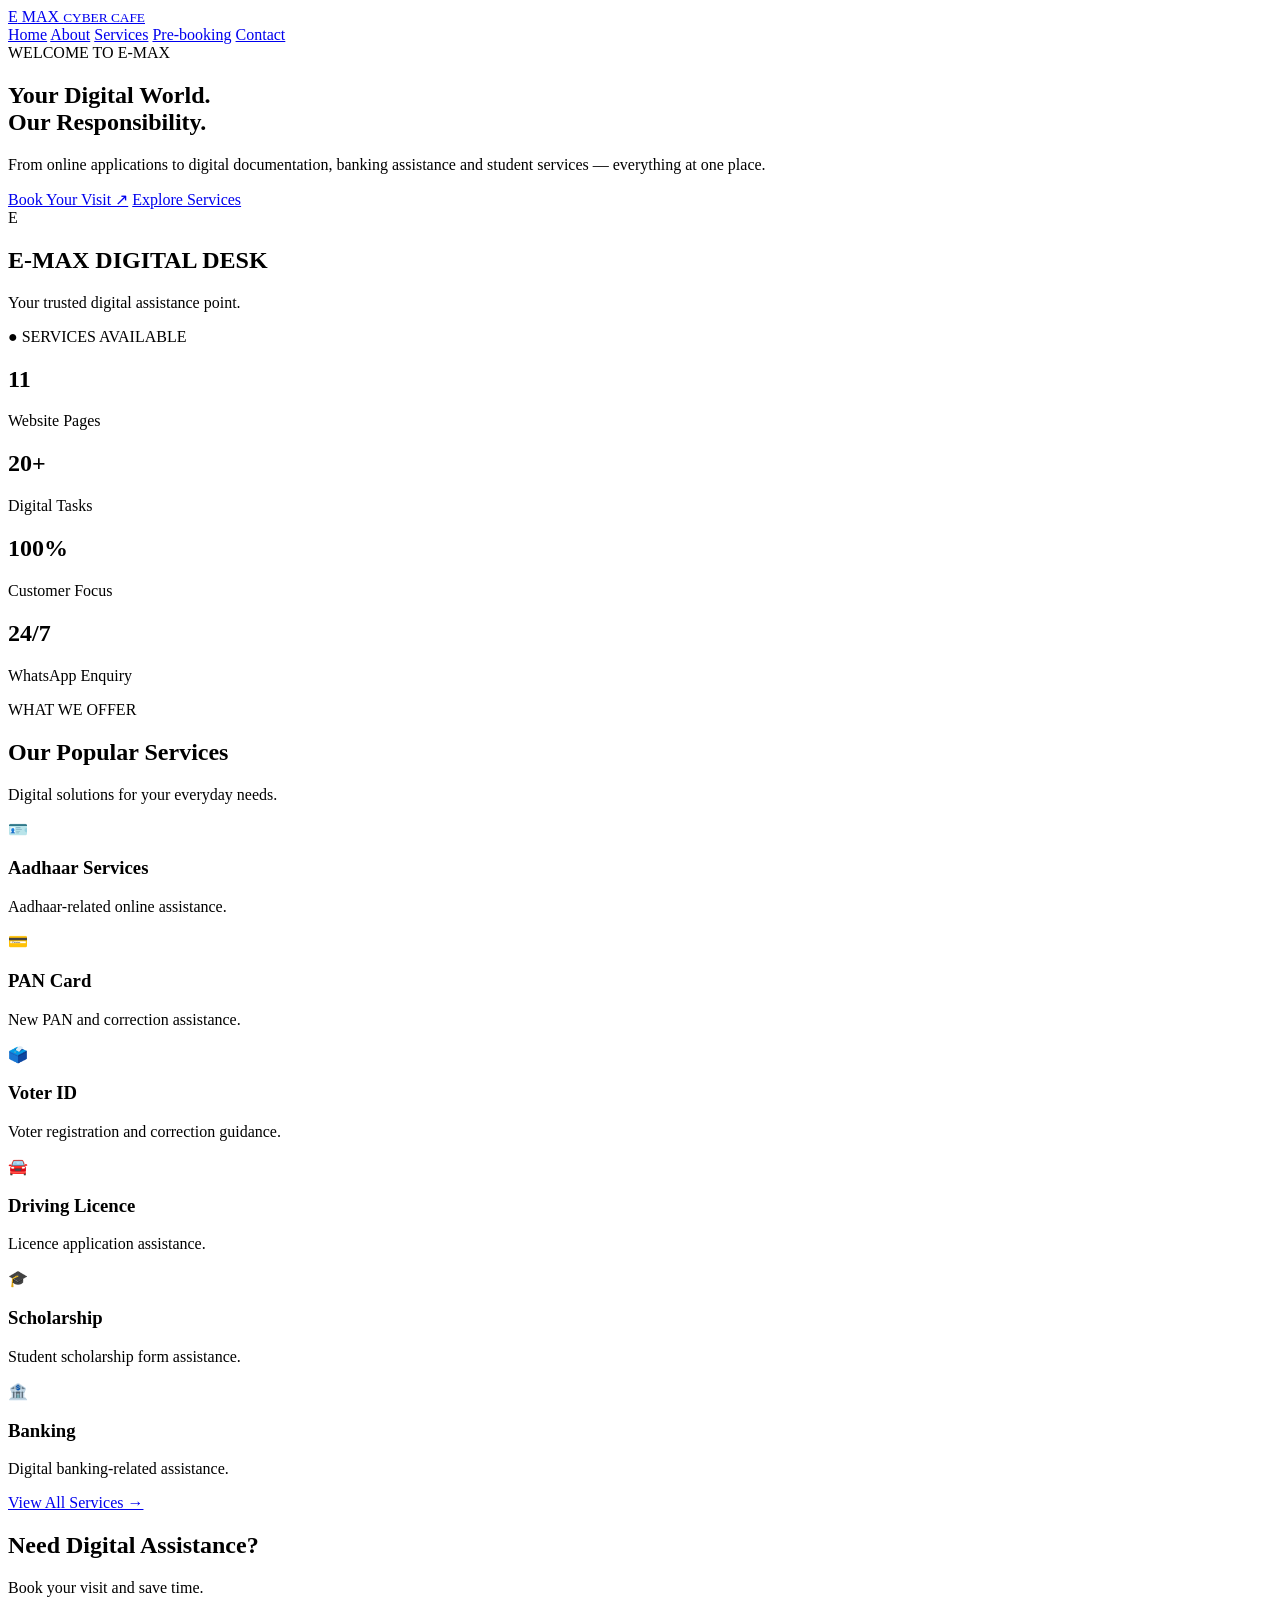
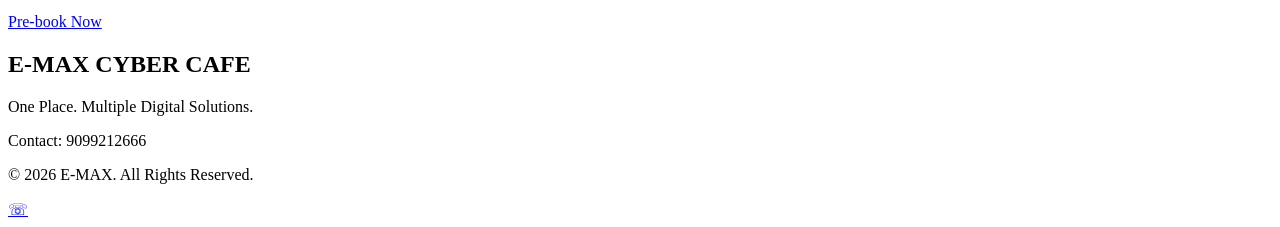
==== index.html @ ae4ed7a2 "Create index.html" ====
<!DOCTYPE html>
<html lang="en">
<head>
<meta charset="UTF-8">
<meta name="viewport" content="width=device-width, initial-scale=1.0">
<title>E-MAX Cyber Cafe | Digital Services</title>
<link rel="stylesheet" href="styles.css">
</head>
<body>

<header>
  <a href="index.html" class="logo">
    <span>E</span> MAX
    <small>CYBER CAFE</small>
  </a>

  <nav>
    <a href="index.html">Home</a>
    <a href="about.html">About</a>
    <a href="services.html">Services</a>
    <a href="booking.html">Pre-booking</a>
    <a href="contact.html">Contact</a>
  </nav>
</header>

<section class="hero">
  <div class="hero-content">
    <span class="tag">WELCOME TO E-MAX</span>

    <h1>
      Your Digital World.<br>
      <span>Our Responsibility.</span>
    </h1>

    <p>
      From online applications to digital documentation,
      banking assistance and student services —
      everything at one place.
    </p>

    <a href="booking.html" class="btn">Book Your Visit ↗</a>
    <a href="services.html" class="btn secondary">Explore Services</a>
  </div>

  <div class="hero-card">
    <div class="orb">E</div>
    <h2>E-MAX DIGITAL DESK</h2>
    <p>Your trusted digital assistance point.</p>
    <div class="status">● SERVICES AVAILABLE</div>
  </div>
</section>

<section class="stats">
  <div><h2>11</h2><p>Website Pages</p></div>
  <div><h2>20+</h2><p>Digital Tasks</p></div>
  <div><h2>100%</h2><p>Customer Focus</p></div>
  <div><h2>24/7</h2><p>WhatsApp Enquiry</p></div>
</section>

<section class="services">
  <div class="section-title">
    <span>WHAT WE OFFER</span>
    <h2>Our Popular Services</h2>
    <p>Digital solutions for your everyday needs.</p>
  </div>

  <div class="service-grid">
    <div class="service-card">
      <div>🪪</div>
      <h3>Aadhaar Services</h3>
      <p>Aadhaar-related online assistance.</p>
    </div>

    <div class="service-card">
      <div>💳</div>
      <h3>PAN Card</h3>
      <p>New PAN and correction assistance.</p>
    </div>

    <div class="service-card">
      <div>🗳️</div>
      <h3>Voter ID</h3>
      <p>Voter registration and correction guidance.</p>
    </div>

    <div class="service-card">
      <div>🚘</div>
      <h3>Driving Licence</h3>
      <p>Licence application assistance.</p>
    </div>

    <div class="service-card">
      <div>🎓</div>
      <h3>Scholarship</h3>
      <p>Student scholarship form assistance.</p>
    </div>

    <div class="service-card">
      <div>🏦</div>
      <h3>Banking</h3>
      <p>Digital banking-related assistance.</p>
    </div>
  </div>

  <a href="services.html" class="btn">View All Services →</a>
</section>

<section class="cta">
  <h2>Need Digital Assistance?</h2>
  <p>Book your visit and save time.</p>
  <a href="booking.html" class="btn">Pre-book Now</a>
</section>

<footer>
  <h2>E-MAX CYBER CAFE</h2>
  <p>One Place. Multiple Digital Solutions.</p>
  <p>Contact: 9099212666</p>
  <p>© 2026 E-MAX. All Rights Reserved.</p>
</footer>

<a class="whatsapp"
href="https://wa.me/919099212666"
target="_blank">☏</a>

<script src="script.js"></script>
</body>
</html>
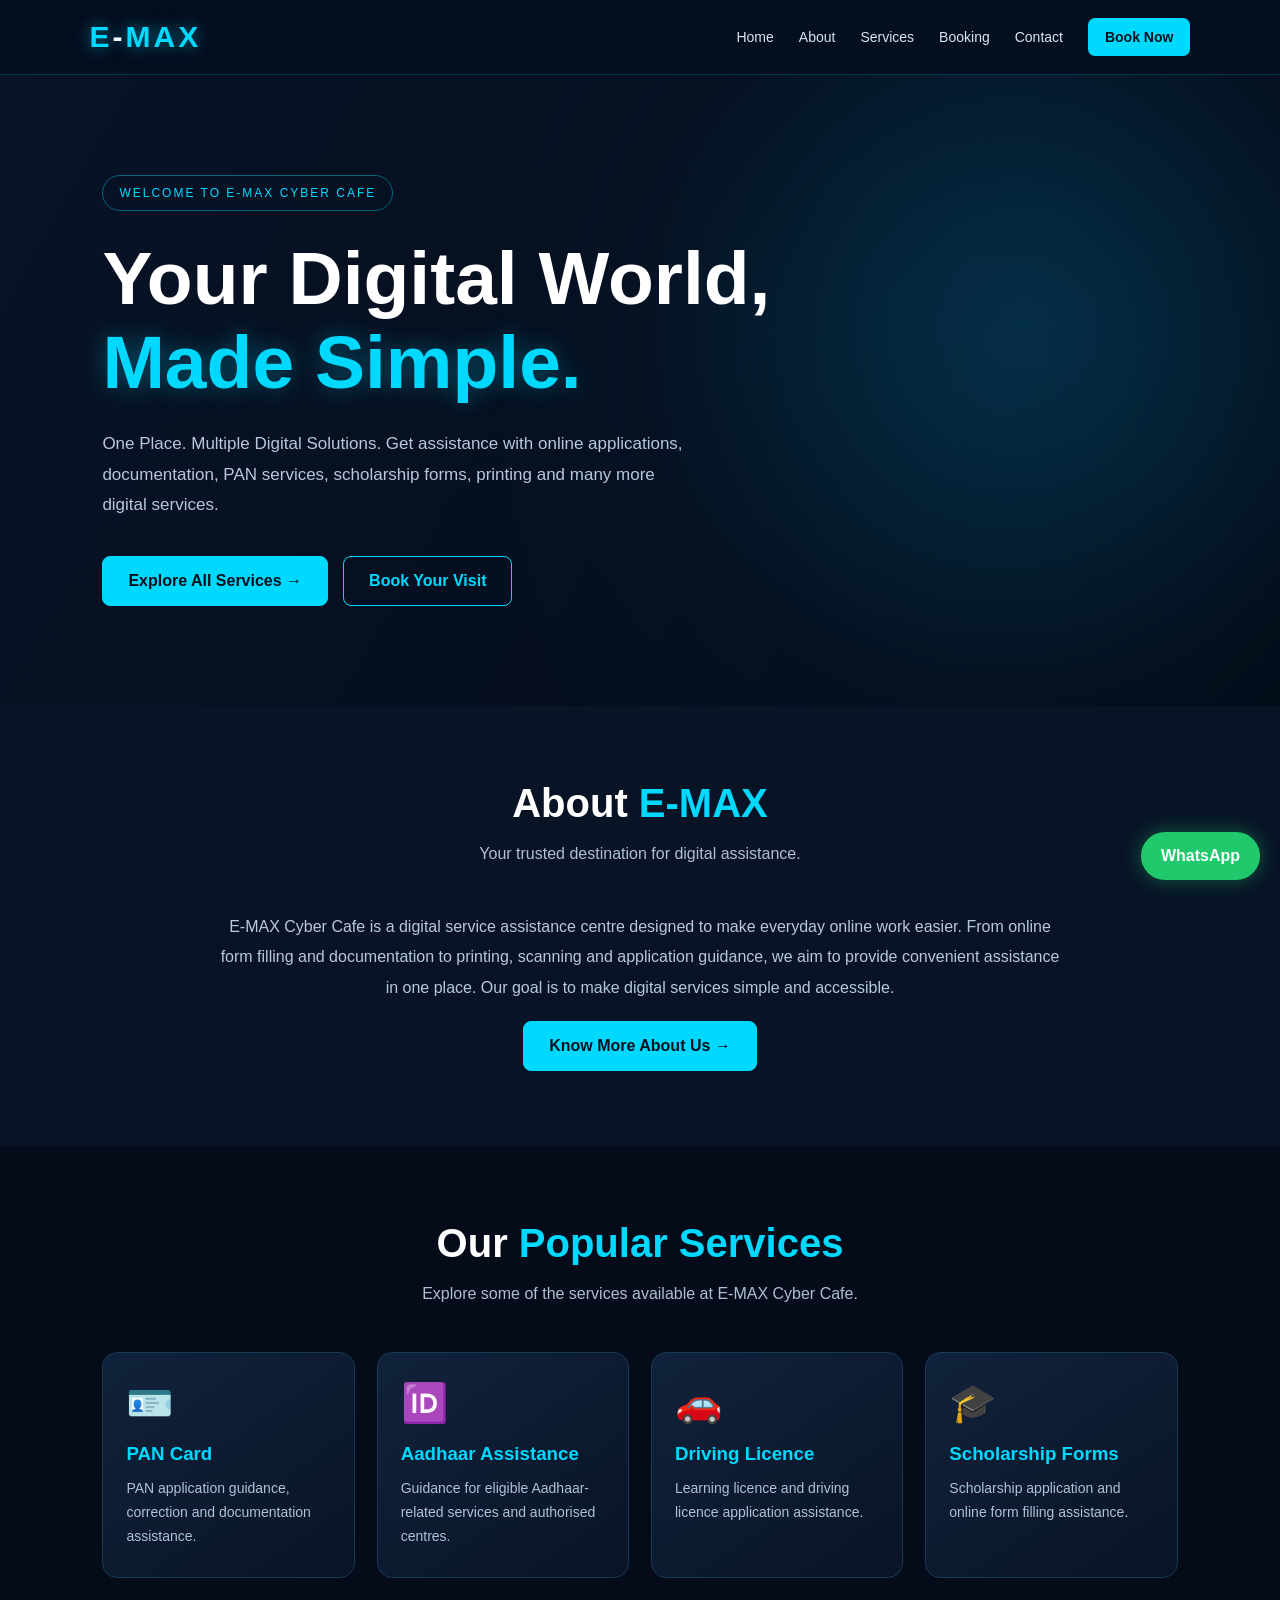
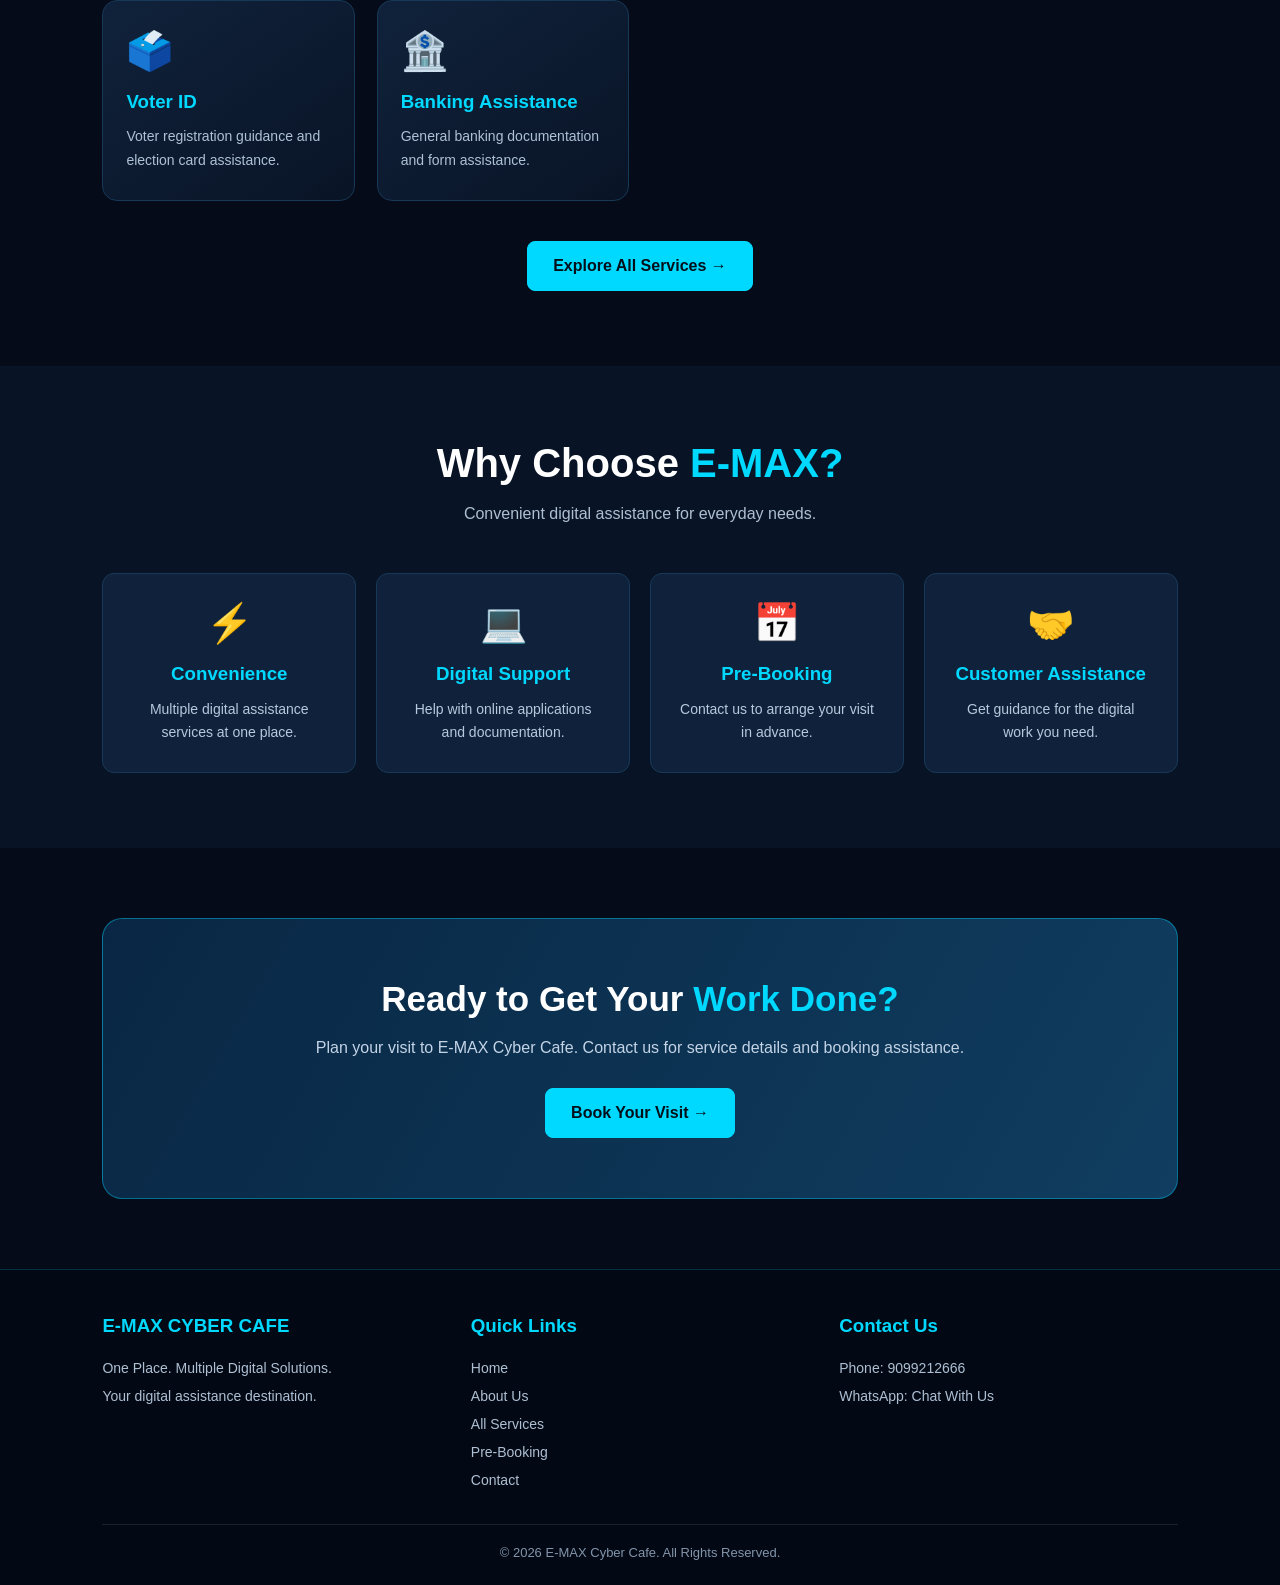
==== commit 77c81086: "Update index.html" ====
--- a/index.html
+++ b/index.html
@@ -4,125 +4,692 @@
 <head>
 <meta charset="UTF-8">
 <meta name="viewport" content="width=device-width, initial-scale=1.0">
+
 <title>E-MAX Cyber Cafe | Digital Services</title>
-<link rel="stylesheet" href="styles.css">
+
+<meta name="description" content="E-MAX Cyber Cafe provides online form assistance, PAN, Aadhaar guidance, scholarships, driving licence, printing and digital services.">
+<meta name="theme-color" content="#050b18">
+
+<style>
+* {
+    margin: 0;
+    padding: 0;
+    box-sizing: border-box;
+    font-family: Arial, Helvetica, sans-serif;
+    scroll-behavior: smooth;
+}
+
+body {
+    background: #050b18;
+    color: #ffffff;
+    overflow-x: hidden;
+}
+
+/* NAVBAR */
+
+header {
+    width: 100%;
+    padding: 18px 7%;
+    display: flex;
+    align-items: center;
+    justify-content: space-between;
+    background: rgba(5, 15, 32, 0.96);
+    border-bottom: 1px solid #00d9ff33;
+    position: sticky;
+    top: 0;
+    z-index: 1000;
+    backdrop-filter: blur(15px);
+}
+
+.logo {
+    font-size: 30px;
+    font-weight: 900;
+    color: #00d9ff;
+    letter-spacing: 3px;
+    text-shadow: 0 0 15px #00d9ff88;
+}
+
+.logo span {
+    color: white;
+}
+
+nav {
+    display: flex;
+    gap: 25px;
+    align-items: center;
+}
+
+nav a {
+    text-decoration: none;
+    color: #d7e5f5;
+    font-size: 14px;
+    transition: .3s;
+}
+
+nav a:hover {
+    color: #00d9ff;
+}
+
+.nav-btn {
+    background: #00d9ff;
+    color: #06101e !important;
+    padding: 11px 17px;
+    border-radius: 7px;
+    font-weight: bold;
+}
+
+/* HERO */
+
+.hero {
+    min-height: 620px;
+    padding: 100px 8%;
+    display: flex;
+    align-items: center;
+    position: relative;
+    overflow: hidden;
+    background:
+    radial-gradient(circle at 80% 40%, #063b5b88, transparent 35%),
+    linear-gradient(120deg, #071326, #050b18);
+}
+
+.hero-content {
+    max-width: 750px;
+    position: relative;
+    z-index: 2;
+    animation: fadeUp 1s ease;
+}
+
+.hero-tag {
+    display: inline-block;
+    color: #00d9ff;
+    border: 1px solid #00d9ff66;
+    padding: 10px 16px;
+    border-radius: 30px;
+    font-size: 12px;
+    letter-spacing: 2px;
+    margin-bottom: 25px;
+}
+
+.hero h1 {
+    font-size: clamp(42px, 7vw, 75px);
+    line-height: 1.12;
+    margin-bottom: 25px;
+}
+
+.hero h1 span {
+    color: #00d9ff;
+    text-shadow: 0 0 25px #00d9ff55;
+}
+
+.hero p {
+    color: #b7c8dd;
+    font-size: 17px;
+    line-height: 1.8;
+    max-width: 600px;
+}
+
+.hero-buttons {
+    display: flex;
+    flex-wrap: wrap;
+    gap: 15px;
+    margin-top: 35px;
+}
+
+.btn {
+    display: inline-block;
+    padding: 15px 25px;
+    background: #00d9ff;
+    color: #03101c;
+    text-decoration: none;
+    border-radius: 8px;
+    font-weight: bold;
+    transition: .3s;
+    border: 1px solid #00d9ff;
+}
+
+.btn:hover {
+    background: white;
+    border-color: white;
+    transform: translateY(-4px);
+    box-shadow: 0 0 22px #00d9ff66;
+}
+
+.btn-outline {
+    background: transparent;
+    color: #00d9ff;
+}
+
+.hero-glow {
+    position: absolute;
+    width: 350px;
+    height: 350px;
+    border-radius: 50%;
+    background: #00d9ff;
+    filter: blur(180px);
+    opacity: .18;
+    right: 8%;
+    top: 20%;
+    animation: pulse 5s infinite alternate;
+}
+
+/* GENERAL SECTIONS */
+
+section {
+    padding: 75px 8%;
+}
+
+.section-heading {
+    text-align: center;
+    margin-bottom: 45px;
+}
+
+.section-heading h2 {
+    font-size: clamp(28px, 5vw, 40px);
+    margin-bottom: 14px;
+}
+
+.section-heading h2 span {
+    color: #00d9ff;
+}
+
+.section-heading p {
+    color: #aebfd3;
+    line-height: 1.7;
+}
+
+/* ABOUT */
+
+.about {
+    background: #081426;
+}
+
+.about-content {
+    max-width: 850px;
+    margin: auto;
+    text-align: center;
+}
+
+.about-content p {
+    color: #b7c8dd;
+    line-height: 1.9;
+    font-size: 16px;
+}
+
+/* SERVICES */
+
+.services {
+    background: #050b18;
+}
+
+.service-grid {
+    display: grid;
+    grid-template-columns: repeat(auto-fit, minmax(220px, 1fr));
+    gap: 22px;
+}
+
+.service-card {
+    background: linear-gradient(145deg, #10223b, #091426);
+    padding: 28px 23px;
+    border-radius: 15px;
+    border: 1px solid #173957;
+    transition: .35s;
+}
+
+.service-card:hover {
+    transform: translateY(-9px);
+    border-color: #00d9ff;
+    box-shadow: 0 0 25px #00d9ff22;
+}
+
+.service-icon {
+    font-size: 38px;
+    margin-bottom: 18px;
+}
+
+.service-card h3 {
+    color: #00d9ff;
+    margin-bottom: 12px;
+}
+
+.service-card p {
+    color: #afc1d6;
+    font-size: 14px;
+    line-height: 1.7;
+}
+
+/* WHY US */
+
+.why {
+    background: #081426;
+}
+
+.why-grid {
+    display: grid;
+    grid-template-columns: repeat(auto-fit, minmax(190px, 1fr));
+    gap: 20px;
+}
+
+.why-card {
+    padding: 27px;
+    text-align: center;
+    background: #10223b;
+    border: 1px solid #173957;
+    border-radius: 12px;
+}
+
+.why-card h3 {
+    color: #00d9ff;
+    margin: 13px 0;
+}
+
+.why-card p {
+    color: #b7c8dd;
+    font-size: 14px;
+    line-height: 1.7;
+}
+
+/* CTA */
+
+.cta {
+    margin: 70px 8%;
+    padding: 60px 25px;
+    border-radius: 20px;
+    text-align: center;
+    background: linear-gradient(120deg, #092744, #103d60);
+    border: 1px solid #00d9ff66;
+}
+
+.cta h2 {
+    font-size: 35px;
+    margin-bottom: 15px;
+}
+
+.cta h2 span {
+    color: #00d9ff;
+}
+
+.cta p {
+    color: #c4d4e7;
+    line-height: 1.8;
+    margin-bottom: 25px;
+}
+
+/* FOOTER */
+
+footer {
+    padding: 45px 8% 25px;
+    background: #030914;
+    border-top: 1px solid #00d9ff33;
+}
+
+.footer-grid {
+    display: grid;
+    grid-template-columns: repeat(auto-fit, minmax(200px, 1fr));
+    gap: 30px;
+    margin-bottom: 30px;
+}
+
+footer h3 {
+    color: #00d9ff;
+    margin-bottom: 17px;
+}
+
+footer p, footer a {
+    color: #aebfd3;
+    font-size: 14px;
+    line-height: 2;
+    text-decoration: none;
+}
+
+footer a:hover {
+    color: #00d9ff;
+}
+
+.copyright {
+    border-top: 1px solid #ffffff18;
+    padding-top: 20px;
+    text-align: center;
+    color: #8294aa;
+    font-size: 13px;
+}
+
+/* WHATSAPP */
+
+.whatsapp {
+    position: fixed;
+    right: 20px;
+    bottom: 20px;
+    z-index: 2000;
+    background: #20c96b;
+    color: white;
+    padding: 15px 20px;
+    border-radius: 50px;
+    text-decoration: none;
+    font-weight: bold;
+    box-shadow: 0 0 20px #20c96b66;
+    transition: .3s;
+}
+
+.whatsapp:hover {
+    transform: scale(1.08);
+}
+
+/* ANIMATIONS */
+
+@keyframes fadeUp {
+    from {
+        opacity: 0;
+        transform: translateY(30px);
+    }
+    to {
+        opacity: 1;
+        transform: translateY(0);
+    }
+}
+
+@keyframes pulse {
+    from { opacity: .1; transform: scale(.8); }
+    to { opacity: .3; transform: scale(1.2); }
+}
+
+/* MOBILE */
+
+@media(max-width: 750px) {
+    header {
+        flex-direction: column;
+        gap: 18px;
+        padding: 17px 5%;
+    }
+
+    nav {
+        flex-wrap: wrap;
+        justify-content: center;
+        gap: 13px;
+    }
+
+    nav a {
+        font-size: 12px;
+    }
+
+    .hero {
+        min-height: 550px;
+        padding: 80px 7%;
+    }
+
+    .hero p {
+        font-size: 15px;
+    }
+
+    section {
+        padding: 60px 6%;
+    }
+
+    .cta {
+        margin: 50px 5%;
+    }
+
+    .cta h2 {
+        font-size: 28px;
+    }
+}
+</style>
 </head>
+
 <body>
 
+<!-- NAVIGATION -->
+
 <header>
-  <a href="index.html" class="logo">
-    <span>E</span> MAX
-    <small>CYBER CAFE</small>
-  </a>
-
-  <nav>
-    <a href="index.html">Home</a>
-    <a href="about.html">About</a>
-    <a href="services.html">Services</a>
-    <a href="booking.html">Pre-booking</a>
-    <a href="contact.html">Contact</a>
-  </nav>
+    <div class="logo">E<span>-</span>MAX</div>
+
+    <nav>
+        <a href="./index.html">Home</a>
+        <a href="./about.html">About</a>
+        <a href="./services.html">Services</a>
+        <a href="./booking.html">Booking</a>
+        <a href="./contact.html">Contact</a>
+        <a href="./booking.html" class="nav-btn">Book Now</a>
+    </nav>
 </header>
 
+<!-- HERO SECTION -->
+
 <section class="hero">
-  <div class="hero-content">
-    <span class="tag">WELCOME TO E-MAX</span>
-
-    <h1>
-      Your Digital World.<br>
-      <span>Our Responsibility.</span>
-    </h1>
+
+    <div class="hero-glow"></div>
+
+    <div class="hero-content">
+
+        <span class="hero-tag">
+            WELCOME TO E-MAX CYBER CAFE
+        </span>
+
+        <h1>
+            Your Digital World,<br>
+            <span>Made Simple.</span>
+        </h1>
+
+        <p>
+            One Place. Multiple Digital Solutions.
+            Get assistance with online applications,
+            documentation, PAN services, scholarship forms,
+            printing and many more digital services.
+        </p>
+
+        <div class="hero-buttons">
+
+            <a href="./services.html" class="btn">
+                Explore All Services →
+            </a>
+
+            <a href="./booking.html" class="btn btn-outline">
+                Book Your Visit
+            </a>
+
+        </div>
+
+    </div>
+</section>
+
+<!-- ABOUT SECTION -->
+
+<section class="about">
+
+    <div class="section-heading">
+        <h2>About <span>E-MAX</span></h2>
+        <p>Your trusted destination for digital assistance.</p>
+    </div>
+
+    <div class="about-content">
+
+        <p>
+            E-MAX Cyber Cafe is a digital service assistance centre
+            designed to make everyday online work easier.
+            From online form filling and documentation to printing,
+            scanning and application guidance, we aim to provide
+            convenient assistance in one place.
+            Our goal is to make digital services simple and accessible.
+        </p>
+
+        <br>
+
+        <a href="./about.html" class="btn">
+            Know More About Us →
+        </a>
+
+    </div>
+</section>
+
+<!-- SERVICES SECTION -->
+
+<section class="services">
+
+    <div class="section-heading">
+
+        <h2>Our <span>Popular Services</span></h2>
+
+        <p>
+            Explore some of the services available at E-MAX Cyber Cafe.
+        </p>
+
+    </div>
+
+    <div class="service-grid">
+
+        <div class="service-card">
+            <div class="service-icon">🪪</div>
+            <h3>PAN Card</h3>
+            <p>PAN application guidance, correction and documentation assistance.</p>
+        </div>
+
+        <div class="service-card">
+            <div class="service-icon">🆔</div>
+            <h3>Aadhaar Assistance</h3>
+            <p>Guidance for eligible Aadhaar-related services and authorised centres.</p>
+        </div>
+
+        <div class="service-card">
+            <div class="service-icon">🚗</div>
+            <h3>Driving Licence</h3>
+            <p>Learning licence and driving licence application assistance.</p>
+        </div>
+
+        <div class="service-card">
+            <div class="service-icon">🎓</div>
+            <h3>Scholarship Forms</h3>
+            <p>Scholarship application and online form filling assistance.</p>
+        </div>
+
+        <div class="service-card">
+            <div class="service-icon">🗳️</div>
+            <h3>Voter ID</h3>
+            <p>Voter registration guidance and election card assistance.</p>
+        </div>
+
+        <div class="service-card">
+            <div class="service-icon">🏦</div>
+            <h3>Banking Assistance</h3>
+            <p>General banking documentation and form assistance.</p>
+        </div>
+
+    </div>
+
+    <div style="text-align:center; margin-top:40px;">
+
+        <a href="./services.html" class="btn">
+            Explore All Services →
+        </a>
+
+    </div>
+
+</section>
+
+<!-- WHY CHOOSE US -->
+
+<section class="why">
+
+    <div class="section-heading">
+
+        <h2>Why Choose <span>E-MAX?</span></h2>
+
+        <p>Convenient digital assistance for everyday needs.</p>
+
+    </div>
+
+    <div class="why-grid">
+
+        <div class="why-card">
+            <div class="service-icon">⚡</div>
+            <h3>Convenience</h3>
+            <p>Multiple digital assistance services at one place.</p>
+        </div>
+
+        <div class="why-card">
+            <div class="service-icon">💻</div>
+            <h3>Digital Support</h3>
+            <p>Help with online applications and documentation.</p>
+        </div>
+
+        <div class="why-card">
+            <div class="service-icon">📅</div>
+            <h3>Pre-Booking</h3>
+            <p>Contact us to arrange your visit in advance.</p>
+        </div>
+
+        <div class="why-card">
+            <div class="service-icon">🤝</div>
+            <h3>Customer Assistance</h3>
+            <p>Get guidance for the digital work you need.</p>
+        </div>
+
+    </div>
+
+</section>
+
+<!-- BOOKING CTA -->
+
+<section class="cta">
+
+    <h2>Ready to Get Your <span>Work Done?</span></h2>
 
     <p>
-      From online applications to digital documentation,
-      banking assistance and student services —
-      everything at one place.
+        Plan your visit to E-MAX Cyber Cafe.
+        Contact us for service details and booking assistance.
     </p>
 
-    <a href="booking.html" class="btn">Book Your Visit ↗</a>
-    <a href="services.html" class="btn secondary">Explore Services</a>
-  </div>
-
-  <div class="hero-card">
-    <div class="orb">E</div>
-    <h2>E-MAX DIGITAL DESK</h2>
-    <p>Your trusted digital assistance point.</p>
-    <div class="status">● SERVICES AVAILABLE</div>
-  </div>
+    <a href="./booking.html" class="btn">
+        Book Your Visit →
+    </a>
+
 </section>
 
-<section class="stats">
-  <div><h2>11</h2><p>Website Pages</p></div>
-  <div><h2>20+</h2><p>Digital Tasks</p></div>
-  <div><h2>100%</h2><p>Customer Focus</p></div>
-  <div><h2>24/7</h2><p>WhatsApp Enquiry</p></div>
-</section>
-
-<section class="services">
-  <div class="section-title">
-    <span>WHAT WE OFFER</span>
-    <h2>Our Popular Services</h2>
-    <p>Digital solutions for your everyday needs.</p>
-  </div>
-
-  <div class="service-grid">
-    <div class="service-card">
-      <div>🪪</div>
-      <h3>Aadhaar Services</h3>
-      <p>Aadhaar-related online assistance.</p>
-    </div>
-
-    <div class="service-card">
-      <div>💳</div>
-      <h3>PAN Card</h3>
-      <p>New PAN and correction assistance.</p>
-    </div>
-
-    <div class="service-card">
-      <div>🗳️</div>
-      <h3>Voter ID</h3>
-      <p>Voter registration and correction guidance.</p>
-    </div>
-
-    <div class="service-card">
-      <div>🚘</div>
-      <h3>Driving Licence</h3>
-      <p>Licence application assistance.</p>
-    </div>
-
-    <div class="service-card">
-      <div>🎓</div>
-      <h3>Scholarship</h3>
-      <p>Student scholarship form assistance.</p>
-    </div>
-
-    <div class="service-card">
-      <div>🏦</div>
-      <h3>Banking</h3>
-      <p>Digital banking-related assistance.</p>
-    </div>
-  </div>
-
-  <a href="services.html" class="btn">View All Services →</a>
-</section>
-
-<section class="cta">
-  <h2>Need Digital Assistance?</h2>
-  <p>Book your visit and save time.</p>
-  <a href="booking.html" class="btn">Pre-book Now</a>
-</section>
+<!-- FOOTER -->
 
 <footer>
-  <h2>E-MAX CYBER CAFE</h2>
-  <p>One Place. Multiple Digital Solutions.</p>
-  <p>Contact: 9099212666</p>
-  <p>© 2026 E-MAX. All Rights Reserved.</p>
+
+    <div class="footer-grid">
+
+        <div>
+            <h3>E-MAX CYBER CAFE</h3>
+            <p>One Place. Multiple Digital Solutions.</p>
+            <p>Your digital assistance destination.</p>
+        </div>
+
+        <div>
+            <h3>Quick Links</h3>
+            <p><a href="./index.html">Home</a></p>
+            <p><a href="./about.html">About Us</a></p>
+            <p><a href="./services.html">All Services</a></p>
+            <p><a href="./booking.html">Pre-Booking</a></p>
+            <p><a href="./contact.html">Contact</a></p>
+        </div>
+
+        <div>
+            <h3>Contact Us</h3>
+            <p>Phone: <a href="tel:+919099212666">9099212666</a></p>
+            <p>
+                WhatsApp:
+                <a href="https://wa.me/919099212666" target="_blank">
+                    Chat With Us
+                </a>
+            </p>
+        </div>
+
+    </div>
+
+    <div class="copyright">
+        © 2026 E-MAX Cyber Cafe. All Rights Reserved.
+    </div>
+
 </footer>
 
+<!-- FLOATING WHATSAPP BUTTON -->
+
 <a class="whatsapp"
-href="https://wa.me/919099212666"
-target="_blank">☏</a>
-
-<script src="script.js"></script>
+   href="https://wa.me/919099212666?text=Hello%20E-MAX%2C%20I%20need%20assistance."
+   target="_blank">
+   WhatsApp
+</a>
+
 </body>
 </html>
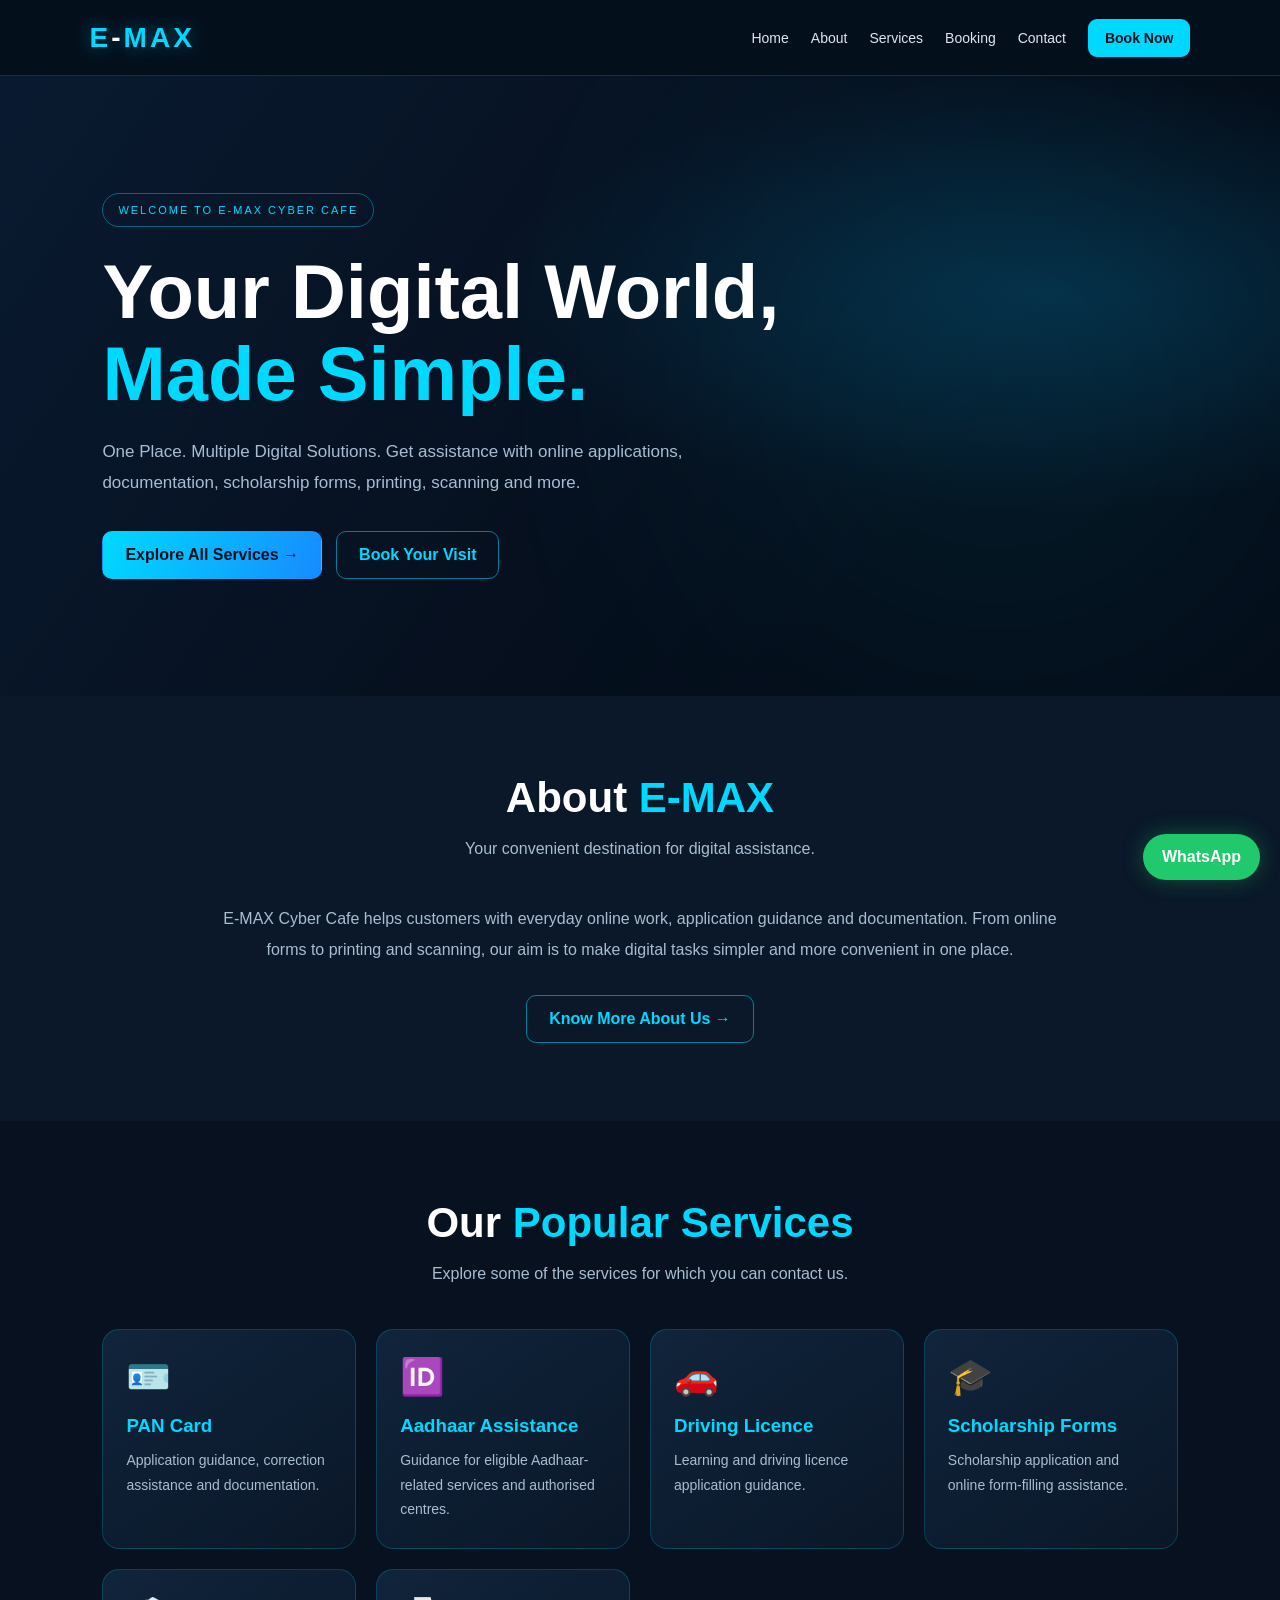
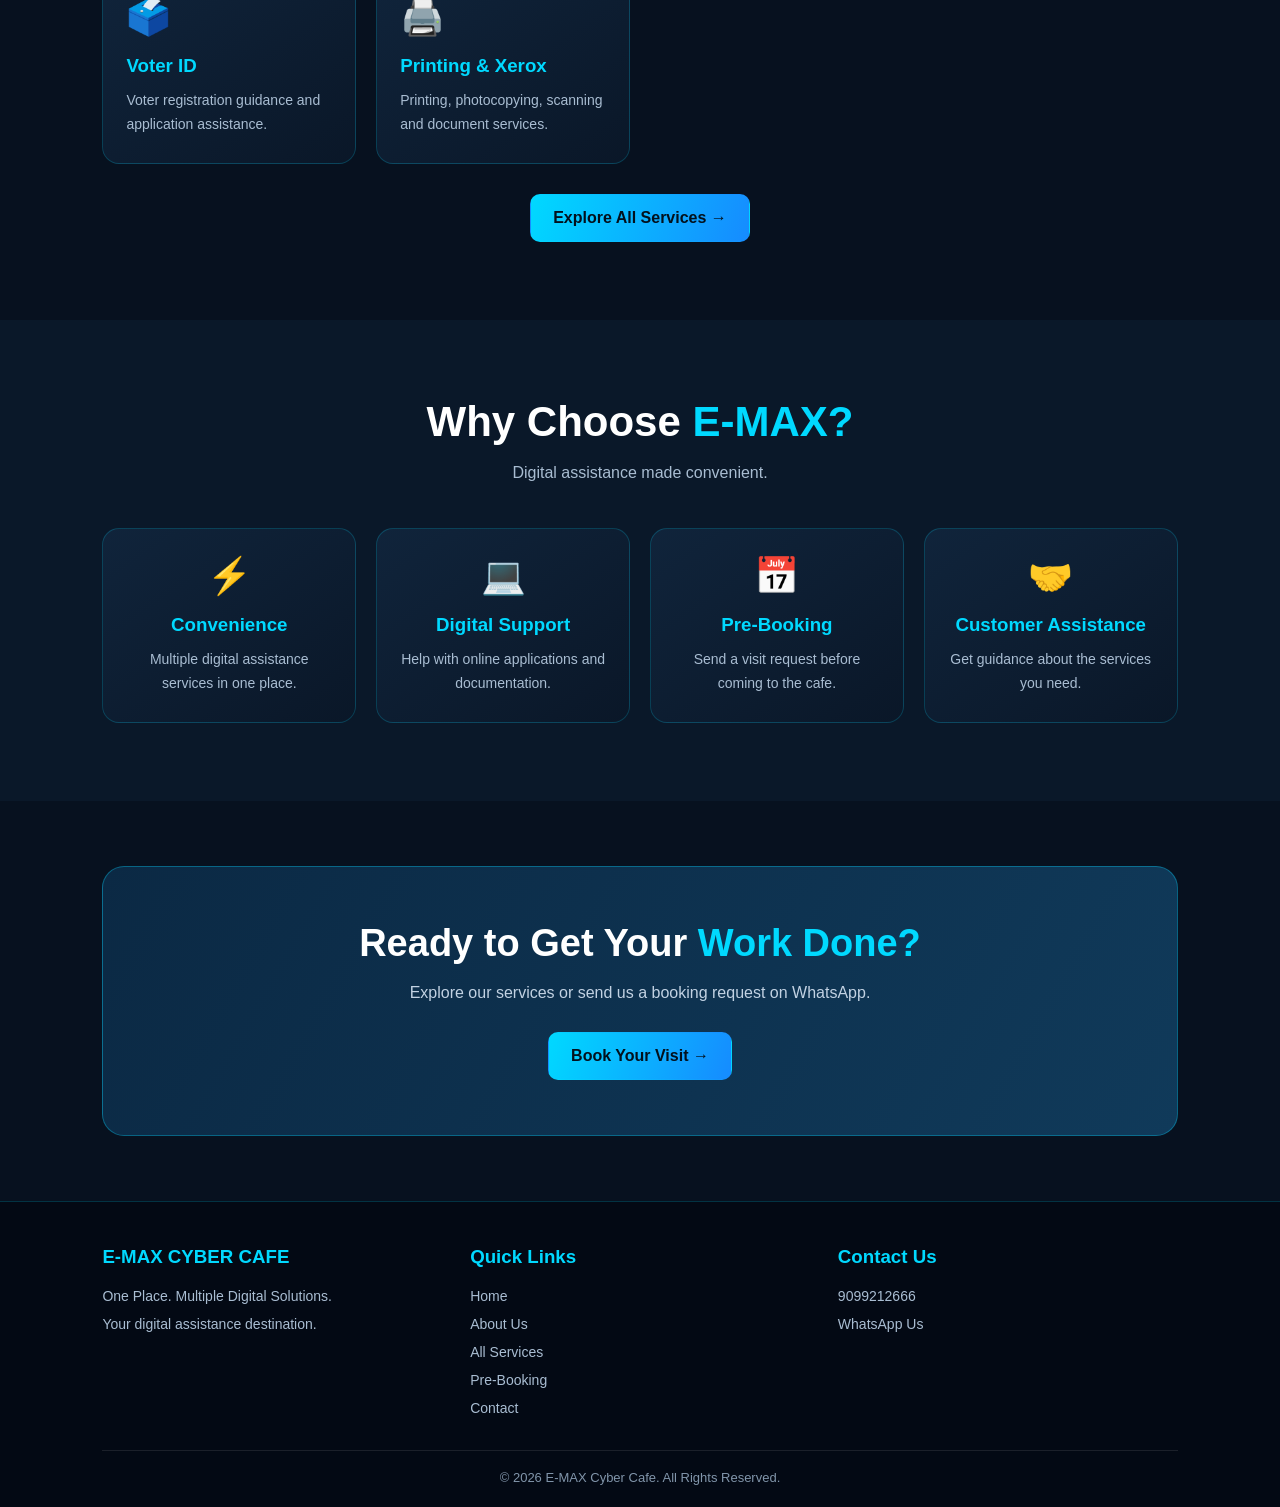
==== commit 0dd37a39: "Update index.html" ====
--- a/index.html
+++ b/index.html
@@ -4,657 +4,366 @@
 <head>
 <meta charset="UTF-8">
 <meta name="viewport" content="width=device-width, initial-scale=1.0">
-
-<title>E-MAX Cyber Cafe | Digital Services</title>
-
-<meta name="description" content="E-MAX Cyber Cafe provides online form assistance, PAN, Aadhaar guidance, scholarships, driving licence, printing and digital services.">
-<meta name="theme-color" content="#050b18">
+<meta name="theme-color" content="#07111f">
+<meta name="description" content="E-MAX Cyber Cafe - Online forms, documentation, printing and digital service assistance.">
+<title>E-MAX Cyber Cafe | Digital Solutions</title>
 
 <style>
-* {
-    margin: 0;
-    padding: 0;
-    box-sizing: border-box;
+:root {
+    --bg: #07111f;
+    --panel: #0d1d30;
+    --cyan: #00d9ff;
+    --blue: #168bff;
+    --muted: #a9bdd2;
+    --border: rgba(0,217,255,.2);
+}
+* { box-sizing: border-box; margin: 0; padding: 0; }
+html { scroll-behavior: smooth; }
+body {
+    background: var(--bg);
+    color: white;
     font-family: Arial, Helvetica, sans-serif;
-    scroll-behavior: smooth;
-}
-
-body {
-    background: #050b18;
-    color: #ffffff;
     overflow-x: hidden;
 }
-
-/* NAVBAR */
-
+a { text-decoration: none; }
 header {
-    width: 100%;
-    padding: 18px 7%;
+    min-height: 76px;
+    padding: 16px 7%;
+    display: flex;
+    justify-content: space-between;
+    align-items: center;
+    gap: 20px;
+    background: rgba(5,15,29,.94);
+    border-bottom: 1px solid var(--border);
+    position: sticky;
+    top: 0;
+    z-index: 100;
+    backdrop-filter: blur(16px);
+}
+.logo {
+    color: var(--cyan);
+    font-size: 28px;
+    font-weight: 900;
+    letter-spacing: 3px;
+    white-space: nowrap;
+    text-shadow: 0 0 18px #00d9ff66;
+}
+.logo span { color: white; }
+nav {
     display: flex;
     align-items: center;
-    justify-content: space-between;
-    background: rgba(5, 15, 32, 0.96);
-    border-bottom: 1px solid #00d9ff33;
-    position: sticky;
-    top: 0;
-    z-index: 1000;
-    backdrop-filter: blur(15px);
-}
-
-.logo {
-    font-size: 30px;
-    font-weight: 900;
-    color: #00d9ff;
-    letter-spacing: 3px;
-    text-shadow: 0 0 15px #00d9ff88;
-}
-
-.logo span {
-    color: white;
-}
-
-nav {
-    display: flex;
-    gap: 25px;
-    align-items: center;
-}
-
+    flex-wrap: wrap;
+    gap: 22px;
+}
 nav a {
-    text-decoration: none;
-    color: #d7e5f5;
+    color: #d9e7f5;
     font-size: 14px;
-    transition: .3s;
-}
-
-nav a:hover {
-    color: #00d9ff;
-}
-
-.nav-btn {
-    background: #00d9ff;
-    color: #06101e !important;
+    transition: .25s;
+}
+nav a:hover { color: var(--cyan); }
+nav .nav-cta {
     padding: 11px 17px;
-    border-radius: 7px;
+    color: #03111d;
+    background: var(--cyan);
+    border-radius: 9px;
     font-weight: bold;
 }
-
-/* HERO */
-
 .hero {
     min-height: 620px;
-    padding: 100px 8%;
     display: flex;
     align-items: center;
+    padding: 90px 8%;
     position: relative;
     overflow: hidden;
     background:
-    radial-gradient(circle at 80% 40%, #063b5b88, transparent 35%),
-    linear-gradient(120deg, #071326, #050b18);
-}
-
-.hero-content {
-    max-width: 750px;
-    position: relative;
-    z-index: 2;
-    animation: fadeUp 1s ease;
-}
-
-.hero-tag {
+      radial-gradient(ellipse at 82% 35%, #07507866, transparent 38%),
+      linear-gradient(125deg,#091a30,#050c18 72%);
+}
+.hero::after {
+    content: "";
+    position: absolute;
+    width: 360px;
+    height: 360px;
+    right: 8%;
+    top: 20%;
+    border-radius: 50%;
+    background: var(--cyan);
+    filter: blur(160px);
+    opacity: .18;
+    pointer-events: none;
+}
+.hero-content { max-width: 760px; position: relative; z-index: 1; animation: rise .8s ease both; }
+.eyebrow {
     display: inline-block;
-    color: #00d9ff;
+    padding: 10px 15px;
     border: 1px solid #00d9ff66;
-    padding: 10px 16px;
     border-radius: 30px;
-    font-size: 12px;
+    color: var(--cyan);
+    font-size: 11px;
     letter-spacing: 2px;
-    margin-bottom: 25px;
-}
-
+    margin-bottom: 24px;
+}
 .hero h1 {
-    font-size: clamp(42px, 7vw, 75px);
-    line-height: 1.12;
-    margin-bottom: 25px;
-}
-
-.hero h1 span {
-    color: #00d9ff;
-    text-shadow: 0 0 25px #00d9ff55;
-}
-
+    font-size: clamp(42px,7vw,76px);
+    line-height: 1.08;
+    margin-bottom: 22px;
+}
+.hero h1 span, .accent { color: var(--cyan); }
 .hero p {
-    color: #b7c8dd;
+    max-width: 610px;
+    color: var(--muted);
     font-size: 17px;
     line-height: 1.8;
-    max-width: 600px;
-}
-
-.hero-buttons {
-    display: flex;
-    flex-wrap: wrap;
-    gap: 15px;
-    margin-top: 35px;
-}
-
+}
+.actions { display: flex; flex-wrap: wrap; gap: 14px; margin-top: 32px; }
 .btn {
-    display: inline-block;
-    padding: 15px 25px;
-    background: #00d9ff;
-    color: #03101c;
-    text-decoration: none;
-    border-radius: 8px;
-    font-weight: bold;
+    display: inline-flex;
+    justify-content: center;
+    align-items: center;
+    padding: 14px 22px;
+    border-radius: 10px;
+    background: linear-gradient(110deg,var(--cyan),var(--blue));
+    color: #03111d;
+    font-weight: 800;
+    border: 1px solid transparent;
+    transition: .25s;
+}
+.btn:hover {
+    transform: translateY(-4px);
+    box-shadow: 0 9px 28px #00d9ff44;
+}
+.btn.secondary {
+    color: var(--cyan);
+    background: transparent;
+    border-color: #00d9ff88;
+}
+section { padding: 78px 8%; }
+.section-title { text-align: center; margin-bottom: 42px; }
+.section-title h2 { font-size: clamp(29px,4vw,42px); margin-bottom: 13px; }
+.section-title p { color: var(--muted); line-height: 1.7; }
+.about { background: #0a1829; }
+.about-copy { max-width: 850px; margin: auto; text-align: center; }
+.about-copy p { color: var(--muted); line-height: 1.9; font-size: 16px; }
+.center { text-align: center; margin-top: 30px; }
+.service-grid, .feature-grid {
+    display: grid;
+    grid-template-columns: repeat(auto-fit,minmax(215px,1fr));
+    gap: 20px;
+}
+.service-card, .feature-card {
+    padding: 26px 23px;
+    border-radius: 17px;
+    background: linear-gradient(145deg,#10243b,#0a1728);
+    border: 1px solid var(--border);
     transition: .3s;
-    border: 1px solid #00d9ff;
-}
-
-.btn:hover {
-    background: white;
-    border-color: white;
-    transform: translateY(-4px);
-    box-shadow: 0 0 22px #00d9ff66;
-}
-
-.btn-outline {
-    background: transparent;
-    color: #00d9ff;
-}
-
-.hero-glow {
-    position: absolute;
-    width: 350px;
-    height: 350px;
-    border-radius: 50%;
-    background: #00d9ff;
-    filter: blur(180px);
-    opacity: .18;
-    right: 8%;
-    top: 20%;
-    animation: pulse 5s infinite alternate;
-}
-
-/* GENERAL SECTIONS */
-
-section {
-    padding: 75px 8%;
-}
-
-.section-heading {
+}
+.service-card:hover, .feature-card:hover {
+    transform: translateY(-7px);
+    border-color: var(--cyan);
+    box-shadow: 0 12px 30px #00d9ff16;
+}
+.service-icon { font-size: 36px; margin-bottom: 17px; }
+.service-card h3, .feature-card h3 { color: var(--cyan); margin-bottom: 11px; }
+.service-card p, .feature-card p { color: var(--muted); font-size: 14px; line-height: 1.75; }
+.features { background: #0a1829; }
+.feature-card { text-align: center; }
+.cta {
+    margin: 65px 8%;
+    padding: 55px 25px;
     text-align: center;
-    margin-bottom: 45px;
-}
-
-.section-heading h2 {
-    font-size: clamp(28px, 5vw, 40px);
-    margin-bottom: 14px;
-}
-
-.section-heading h2 span {
-    color: #00d9ff;
-}
-
-.section-heading p {
-    color: #aebfd3;
-    line-height: 1.7;
-}
-
-/* ABOUT */
-
-.about {
-    background: #081426;
-}
-
-.about-content {
-    max-width: 850px;
-    margin: auto;
-    text-align: center;
-}
-
-.about-content p {
-    color: #b7c8dd;
-    line-height: 1.9;
-    font-size: 16px;
-}
-
-/* SERVICES */
-
-.services {
-    background: #050b18;
-}
-
-.service-grid {
-    display: grid;
-    grid-template-columns: repeat(auto-fit, minmax(220px, 1fr));
-    gap: 22px;
-}
-
-.service-card {
-    background: linear-gradient(145deg, #10223b, #091426);
-    padding: 28px 23px;
-    border-radius: 15px;
-    border: 1px solid #173957;
-    transition: .35s;
-}
-
-.service-card:hover {
-    transform: translateY(-9px);
-    border-color: #00d9ff;
-    box-shadow: 0 0 25px #00d9ff22;
-}
-
-.service-icon {
-    font-size: 38px;
-    margin-bottom: 18px;
-}
-
-.service-card h3 {
-    color: #00d9ff;
-    margin-bottom: 12px;
-}
-
-.service-card p {
-    color: #afc1d6;
-    font-size: 14px;
-    line-height: 1.7;
-}
-
-/* WHY US */
-
-.why {
-    background: #081426;
-}
-
-.why-grid {
-    display: grid;
-    grid-template-columns: repeat(auto-fit, minmax(190px, 1fr));
-    gap: 20px;
-}
-
-.why-card {
-    padding: 27px;
-    text-align: center;
-    background: #10223b;
-    border: 1px solid #173957;
-    border-radius: 12px;
-}
-
-.why-card h3 {
-    color: #00d9ff;
-    margin: 13px 0;
-}
-
-.why-card p {
-    color: #b7c8dd;
-    font-size: 14px;
-    line-height: 1.7;
-}
-
-/* CTA */
-
-.cta {
-    margin: 70px 8%;
-    padding: 60px 25px;
-    border-radius: 20px;
-    text-align: center;
-    background: linear-gradient(120deg, #092744, #103d60);
-    border: 1px solid #00d9ff66;
-}
-
-.cta h2 {
-    font-size: 35px;
-    margin-bottom: 15px;
-}
-
-.cta h2 span {
-    color: #00d9ff;
-}
-
-.cta p {
-    color: #c4d4e7;
-    line-height: 1.8;
-    margin-bottom: 25px;
-}
-
-/* FOOTER */
-
+    border: 1px solid #00d9ff55;
+    border-radius: 22px;
+    background: linear-gradient(120deg,#0b2944,#103a5a);
+}
+.cta h2 { font-size: clamp(27px,4vw,38px); margin-bottom: 14px; }
+.cta p { color: #c2d2e3; line-height: 1.8; margin-bottom: 24px; }
 footer {
-    padding: 45px 8% 25px;
+    padding: 44px 8% 22px;
     background: #030914;
-    border-top: 1px solid #00d9ff33;
-}
-
+    border-top: 1px solid var(--border);
+}
 .footer-grid {
     display: grid;
-    grid-template-columns: repeat(auto-fit, minmax(200px, 1fr));
-    gap: 30px;
-    margin-bottom: 30px;
-}
-
-footer h3 {
-    color: #00d9ff;
-    margin-bottom: 17px;
-}
-
-footer p, footer a {
-    color: #aebfd3;
-    font-size: 14px;
-    line-height: 2;
-    text-decoration: none;
-}
-
-footer a:hover {
-    color: #00d9ff;
-}
-
+    grid-template-columns: repeat(auto-fit,minmax(190px,1fr));
+    gap: 28px;
+    margin-bottom: 28px;
+}
+footer h3 { color: var(--cyan); margin-bottom: 14px; }
+footer p, footer a { color: var(--muted); font-size: 14px; line-height: 2; }
+footer a:hover { color: var(--cyan); }
 .copyright {
     border-top: 1px solid #ffffff18;
-    padding-top: 20px;
+    padding-top: 19px;
     text-align: center;
-    color: #8294aa;
+    color: #8195aa;
     font-size: 13px;
 }
-
-/* WHATSAPP */
-
 .whatsapp {
     position: fixed;
     right: 20px;
     bottom: 20px;
-    z-index: 2000;
+    z-index: 90;
     background: #20c96b;
     color: white;
-    padding: 15px 20px;
-    border-radius: 50px;
-    text-decoration: none;
+    padding: 14px 19px;
+    border-radius: 40px;
     font-weight: bold;
-    box-shadow: 0 0 20px #20c96b66;
-    transition: .3s;
-}
-
-.whatsapp:hover {
-    transform: scale(1.08);
-}
-
-/* ANIMATIONS */
-
-@keyframes fadeUp {
-    from {
-        opacity: 0;
-        transform: translateY(30px);
-    }
-    to {
-        opacity: 1;
-        transform: translateY(0);
-    }
-}
-
-@keyframes pulse {
-    from { opacity: .1; transform: scale(.8); }
-    to { opacity: .3; transform: scale(1.2); }
-}
-
-/* MOBILE */
-
-@media(max-width: 750px) {
-    header {
-        flex-direction: column;
-        gap: 18px;
-        padding: 17px 5%;
-    }
-
-    nav {
-        flex-wrap: wrap;
-        justify-content: center;
-        gap: 13px;
-    }
-
-    nav a {
-        font-size: 12px;
-    }
-
-    .hero {
-        min-height: 550px;
-        padding: 80px 7%;
-    }
-
-    .hero p {
-        font-size: 15px;
-    }
-
-    section {
-        padding: 60px 6%;
-    }
-
-    .cta {
-        margin: 50px 5%;
-    }
-
-    .cta h2 {
-        font-size: 28px;
-    }
+    box-shadow: 0 0 22px #20c96b55;
+    transition: .25s;
+}
+.whatsapp:hover { transform: translateY(-4px); }
+@keyframes rise {
+    from { opacity: 0; transform: translateY(25px); }
+    to { opacity: 1; transform: translateY(0); }
+}
+@media(max-width:760px) {
+    header { flex-direction: column; padding: 17px 5%; }
+    nav { justify-content: center; gap: 13px; }
+    nav a { font-size: 12px; }
+    .hero { min-height: 550px; padding: 75px 7%; }
+    .hero p { font-size: 15px; }
+    section { padding: 60px 6%; }
+    .cta { margin: 45px 5%; }
 }
 </style>
 </head>
 
 <body>
 
-<!-- NAVIGATION -->
-
 <header>
-    <div class="logo">E<span>-</span>MAX</div>
-
+    <a class="logo" href="./index.html">E<span>-</span>MAX</a>
     <nav>
         <a href="./index.html">Home</a>
         <a href="./about.html">About</a>
         <a href="./services.html">Services</a>
         <a href="./booking.html">Booking</a>
         <a href="./contact.html">Contact</a>
-        <a href="./booking.html" class="nav-btn">Book Now</a>
+        <a class="nav-cta" href="./booking.html">Book Now</a>
     </nav>
 </header>
 
-<!-- HERO SECTION -->
-
+<main>
 <section class="hero">
-
-    <div class="hero-glow"></div>
-
     <div class="hero-content">
-
-        <span class="hero-tag">
-            WELCOME TO E-MAX CYBER CAFE
-        </span>
-
-        <h1>
-            Your Digital World,<br>
-            <span>Made Simple.</span>
-        </h1>
-
+        <span class="eyebrow">WELCOME TO E-MAX CYBER CAFE</span>
+        <h1>Your Digital World,<br><span>Made Simple.</span></h1>
         <p>
             One Place. Multiple Digital Solutions.
-            Get assistance with online applications,
-            documentation, PAN services, scholarship forms,
-            printing and many more digital services.
+            Get assistance with online applications, documentation,
+            scholarship forms, printing, scanning and more.
         </p>
-
-        <div class="hero-buttons">
-
-            <a href="./services.html" class="btn">
-                Explore All Services →
-            </a>
-
-            <a href="./booking.html" class="btn btn-outline">
-                Book Your Visit
-            </a>
-
-        </div>
-
-    </div>
-</section>
-
-<!-- ABOUT SECTION -->
+        <div class="actions">
+            <a class="btn" href="./services.html">Explore All Services →</a>
+            <a class="btn secondary" href="./booking.html">Book Your Visit</a>
+        </div>
+    </div>
+</section>
 
 <section class="about">
-
-    <div class="section-heading">
-        <h2>About <span>E-MAX</span></h2>
-        <p>Your trusted destination for digital assistance.</p>
-    </div>
-
-    <div class="about-content">
-
+    <div class="section-title">
+        <h2>About <span class="accent">E-MAX</span></h2>
+        <p>Your convenient destination for digital assistance.</p>
+    </div>
+    <div class="about-copy">
         <p>
-            E-MAX Cyber Cafe is a digital service assistance centre
-            designed to make everyday online work easier.
-            From online form filling and documentation to printing,
-            scanning and application guidance, we aim to provide
-            convenient assistance in one place.
-            Our goal is to make digital services simple and accessible.
+            E-MAX Cyber Cafe helps customers with everyday online work,
+            application guidance and documentation. From online forms
+            to printing and scanning, our aim is to make digital tasks
+            simpler and more convenient in one place.
         </p>
-
-        <br>
-
-        <a href="./about.html" class="btn">
-            Know More About Us →
-        </a>
-
-    </div>
-</section>
-
-<!-- SERVICES SECTION -->
+        <div class="center">
+            <a class="btn secondary" href="./about.html">Know More About Us →</a>
+        </div>
+    </div>
+</section>
 
 <section class="services">
-
-    <div class="section-heading">
-
-        <h2>Our <span>Popular Services</span></h2>
-
-        <p>
-            Explore some of the services available at E-MAX Cyber Cafe.
-        </p>
-
+    <div class="section-title">
+        <h2>Our <span class="accent">Popular Services</span></h2>
+        <p>Explore some of the services for which you can contact us.</p>
     </div>
 
     <div class="service-grid">
-
-        <div class="service-card">
+        <article class="service-card">
             <div class="service-icon">🪪</div>
             <h3>PAN Card</h3>
-            <p>PAN application guidance, correction and documentation assistance.</p>
-        </div>
-
-        <div class="service-card">
+            <p>Application guidance, correction assistance and documentation.</p>
+        </article>
+        <article class="service-card">
             <div class="service-icon">🆔</div>
             <h3>Aadhaar Assistance</h3>
             <p>Guidance for eligible Aadhaar-related services and authorised centres.</p>
-        </div>
-
-        <div class="service-card">
+        </article>
+        <article class="service-card">
             <div class="service-icon">🚗</div>
             <h3>Driving Licence</h3>
-            <p>Learning licence and driving licence application assistance.</p>
-        </div>
-
-        <div class="service-card">
+            <p>Learning and driving licence application guidance.</p>
+        </article>
+        <article class="service-card">
             <div class="service-icon">🎓</div>
             <h3>Scholarship Forms</h3>
-            <p>Scholarship application and online form filling assistance.</p>
-        </div>
-
-        <div class="service-card">
+            <p>Scholarship application and online form-filling assistance.</p>
+        </article>
+        <article class="service-card">
             <div class="service-icon">🗳️</div>
             <h3>Voter ID</h3>
-            <p>Voter registration guidance and election card assistance.</p>
-        </div>
-
-        <div class="service-card">
-            <div class="service-icon">🏦</div>
-            <h3>Banking Assistance</h3>
-            <p>General banking documentation and form assistance.</p>
-        </div>
-
-    </div>
-
-    <div style="text-align:center; margin-top:40px;">
-
-        <a href="./services.html" class="btn">
-            Explore All Services →
-        </a>
-
-    </div>
-
-</section>
-
-<!-- WHY CHOOSE US -->
-
-<section class="why">
-
-    <div class="section-heading">
-
-        <h2>Why Choose <span>E-MAX?</span></h2>
-
-        <p>Convenient digital assistance for everyday needs.</p>
-
-    </div>
-
-    <div class="why-grid">
-
-        <div class="why-card">
+            <p>Voter registration guidance and application assistance.</p>
+        </article>
+        <article class="service-card">
+            <div class="service-icon">🖨️</div>
+            <h3>Printing & Xerox</h3>
+            <p>Printing, photocopying, scanning and document services.</p>
+        </article>
+    </div>
+
+    <div class="center">
+        <a href="./services.html" class="btn">Explore All Services →</a>
+    </div>
+</section>
+
+<section class="features">
+    <div class="section-title">
+        <h2>Why Choose <span class="accent">E-MAX?</span></h2>
+        <p>Digital assistance made convenient.</p>
+    </div>
+    <div class="feature-grid">
+        <article class="feature-card">
             <div class="service-icon">⚡</div>
             <h3>Convenience</h3>
-            <p>Multiple digital assistance services at one place.</p>
-        </div>
-
-        <div class="why-card">
+            <p>Multiple digital assistance services in one place.</p>
+        </article>
+        <article class="feature-card">
             <div class="service-icon">💻</div>
             <h3>Digital Support</h3>
             <p>Help with online applications and documentation.</p>
-        </div>
-
-        <div class="why-card">
+        </article>
+        <article class="feature-card">
             <div class="service-icon">📅</div>
             <h3>Pre-Booking</h3>
-            <p>Contact us to arrange your visit in advance.</p>
-        </div>
-
-        <div class="why-card">
+            <p>Send a visit request before coming to the cafe.</p>
+        </article>
+        <article class="feature-card">
             <div class="service-icon">🤝</div>
             <h3>Customer Assistance</h3>
-            <p>Get guidance for the digital work you need.</p>
-        </div>
-
-    </div>
-
-</section>
-
-<!-- BOOKING CTA -->
+            <p>Get guidance about the services you need.</p>
+        </article>
+    </div>
+</section>
 
 <section class="cta">
-
-    <h2>Ready to Get Your <span>Work Done?</span></h2>
-
-    <p>
-        Plan your visit to E-MAX Cyber Cafe.
-        Contact us for service details and booking assistance.
-    </p>
-
-    <a href="./booking.html" class="btn">
-        Book Your Visit →
-    </a>
-
-</section>
-
-<!-- FOOTER -->
+    <h2>Ready to Get Your <span class="accent">Work Done?</span></h2>
+    <p>Explore our services or send us a booking request on WhatsApp.</p>
+    <a href="./booking.html" class="btn">Book Your Visit →</a>
+</section>
+</main>
 
 <footer>
-
     <div class="footer-grid">
-
         <div>
             <h3>E-MAX CYBER CAFE</h3>
             <p>One Place. Multiple Digital Solutions.</p>
             <p>Your digital assistance destination.</p>
         </div>
-
         <div>
             <h3>Quick Links</h3>
             <p><a href="./index.html">Home</a></p>
@@ -663,33 +372,18 @@
             <p><a href="./booking.html">Pre-Booking</a></p>
             <p><a href="./contact.html">Contact</a></p>
         </div>
-
         <div>
             <h3>Contact Us</h3>
-            <p>Phone: <a href="tel:+919099212666">9099212666</a></p>
-            <p>
-                WhatsApp:
-                <a href="https://wa.me/919099212666" target="_blank">
-                    Chat With Us
-                </a>
-            </p>
-        </div>
-
-    </div>
-
-    <div class="copyright">
-        © 2026 E-MAX Cyber Cafe. All Rights Reserved.
-    </div>
-
+            <p><a href="tel:+919099212666">9099212666</a></p>
+            <p><a href="https://wa.me/919099212666" target="_blank" rel="noopener">WhatsApp Us</a></p>
+        </div>
+    </div>
+    <div class="copyright">© 2026 E-MAX Cyber Cafe. All Rights Reserved.</div>
 </footer>
-
-<!-- FLOATING WHATSAPP BUTTON -->
 
 <a class="whatsapp"
    href="https://wa.me/919099212666?text=Hello%20E-MAX%2C%20I%20need%20assistance."
-   target="_blank">
-   WhatsApp
-</a>
+   target="_blank" rel="noopener">WhatsApp</a>
 
 </body>
 </html>
